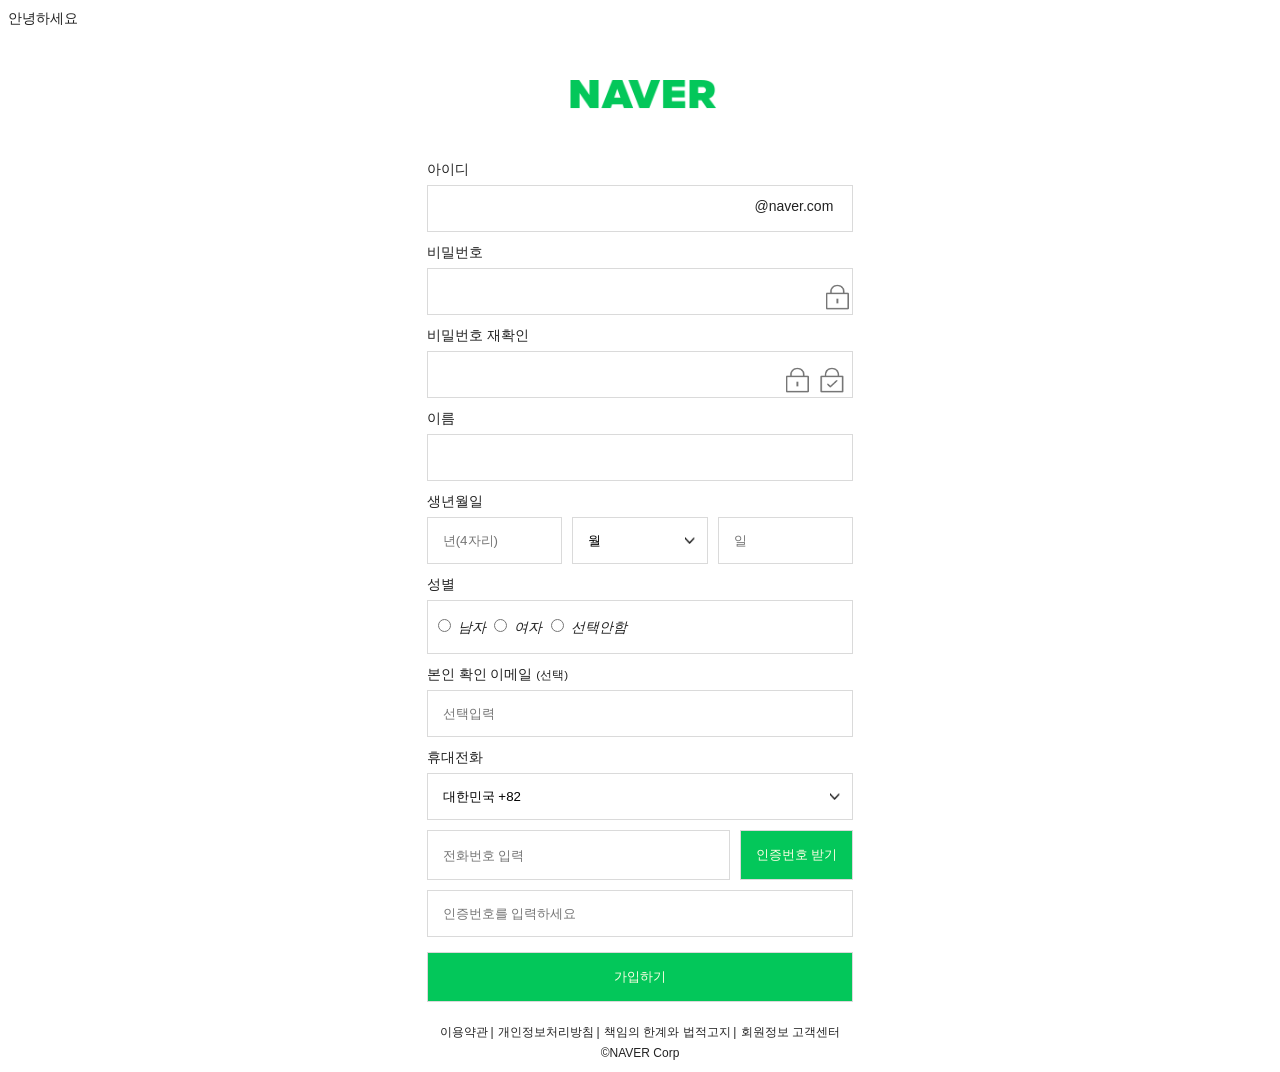
==== naver_join/naver_join.html @ a1dd29a1 "publishing 연습 프로젝트 최초 커밋" ====
<!DOCTYPE html>
<html lang="ko">

<head>
    <meta charset="UTF-8">
    <meta http-equiv="X-UA-Compatible" content="IE=edge">
    <meta name="viewport" content="width=device-width, initial-scale=1.0">
    <title>WebPage Prototype - 네이버 회원가입 폼</title>
    <link rel="icon" href="https://www.naver.com/favicon.ico">
    <style>
        @import url("naver_join.css");
    </style>
</head>

<body>
    <div class="myclass">
        <span class="myspan">안녕하세요</span>
    </div>
    
    <div class="wrap">
        <div class="member">
            <img src="images/m_logo_naver.png" alt="" class="logo">
            <div class="field float-text">
                <b>아이디</b>
                <input type="text">
                <span>@naver.com</span>
                
            </div>
            <div class="field pw">
                <b>비밀번호</b>
                <input class="pw" type="password">
            </div>
            <div class="field pw confirm">
                <b>비밀번호 재확인</b>
                <input class="pw-confirm" type="password">
            </div>
            <div class="field">
                <b>이름</b>
                <input type="text">
            </div>
            <div class="field birth">
                <b>생년월일</b>
                <div>
                    <input type="number" name="" id="" placeholder="년(4자리)">
                    <select name="" id="">
                        <option value="">월</option>
                    </select>
                    <input type="number" placeholder="일">
                </div>
            </div>
            <div class="field gender">
                <b>성별</b>
                <div>
                    <label>
                        <input type="radio" name="gender" id="">
                        <em>남자</em>
                    </label>
                    <label>
                        <input type="radio" name="gender" id="">
                        <em>여자</em>
                    </label>
                    <label>
                        <input type="radio" name="gender" id="">
                        <em>선택안함</em>
                    </label>
                </div>
            </div>
            <div class="field">
                <b>본인 확인 이메일 <small>(선택)</small></b>
                <input type="email" name="" id="" placeholder="선택입력">
            </div>
            <div class="field tel-number">
                <b>휴대전화</b>
                <select name="" id="">
                    <option value="">대한민국 +82</option>
                </select>
                <div>
                    <input type="tel" placeholder="전화번호 입력">
                    <input type="button" value="인증번호 받기">
                </div>
                <input type="number" placeholder="인증번호를 입력하세요">
            </div>
            <input type="submit" value="가입하기">
            <div class="member-footer">
                <div>
                    <a href="#none">이용약관</a>
                    <a href="#none">개인정보처리방침</a>
                    <a href="#none">책임의 한계와 법적고지</a>
                    <a href="#none">회원정보 고객센터</a>
                </div>
                <span>©<a href="#none">NAVER Corp</a></span>
            </div>
        </div>
    </div>
</body>

</html>
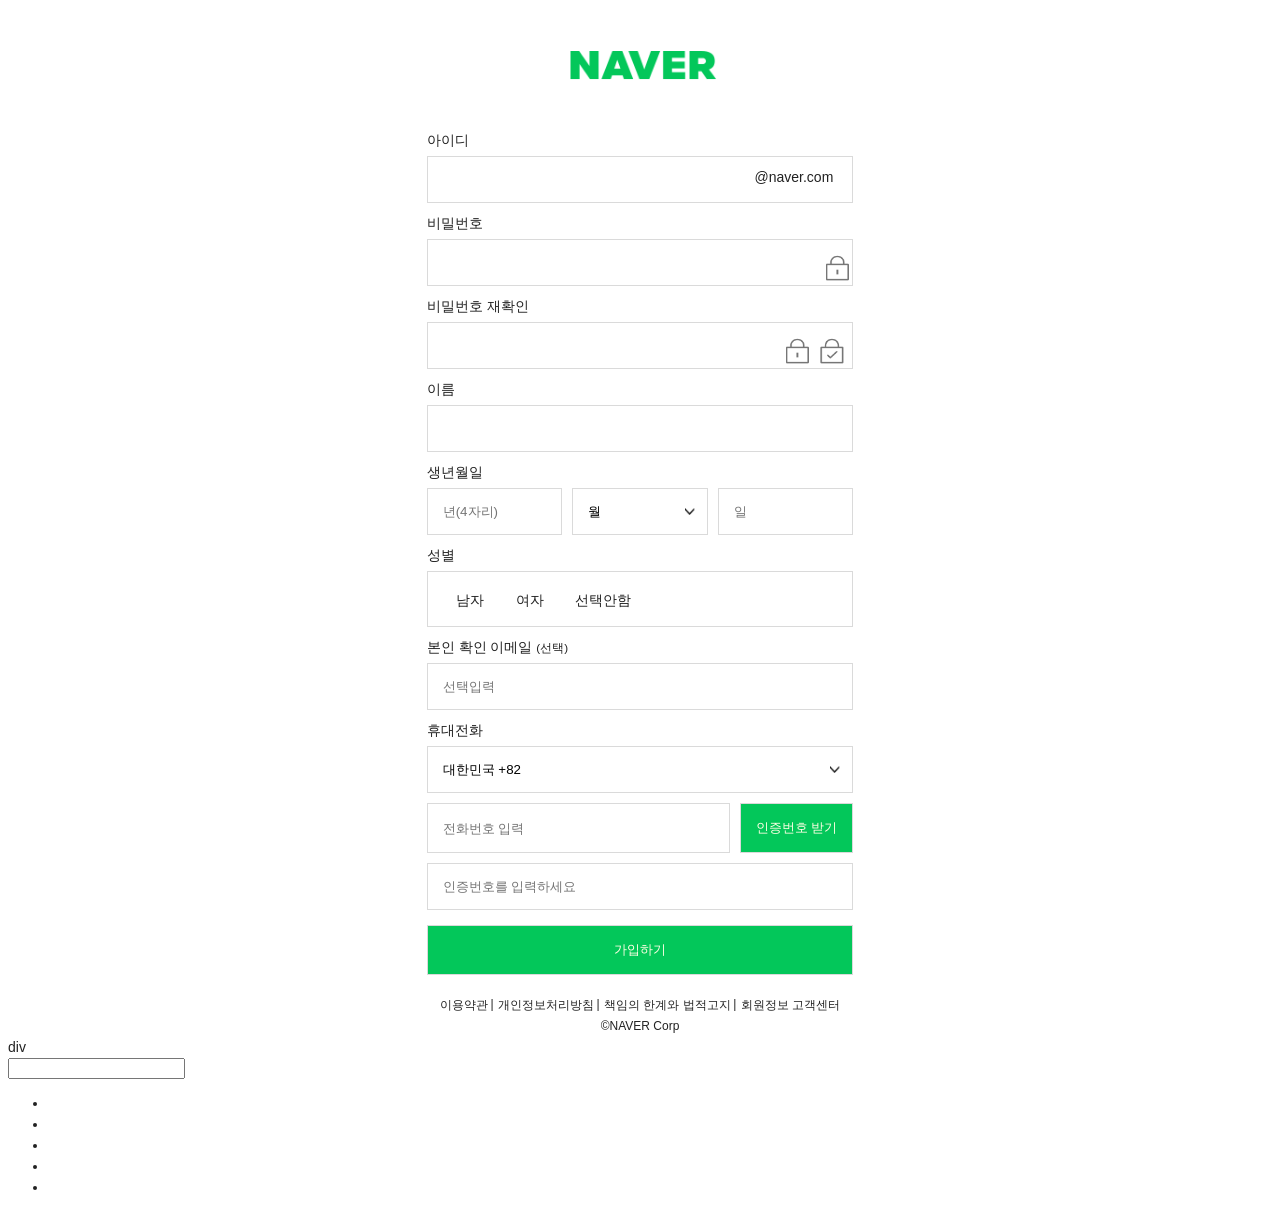
==== commit 102db251: "video 예제 화면 커밋" ====
--- a/naver_join/naver_join.html
+++ b/naver_join/naver_join.html
@@ -13,10 +13,6 @@
 </head>
 
 <body>
-    <div class="myclass">
-        <span class="myspan">안녕하세요</span>
-    </div>
-    
     <div class="wrap">
         <div class="member">
             <img src="images/m_logo_naver.png" alt="" class="logo">
@@ -53,15 +49,15 @@
                 <div>
                     <label>
                         <input type="radio" name="gender" id="">
-                        <em>남자</em>
+                        <em></em>남자
                     </label>
                     <label>
                         <input type="radio" name="gender" id="">
-                        <em>여자</em>
+                        <em></em>여자
                     </label>
                     <label>
                         <input type="radio" name="gender" id="">
-                        <em>선택안함</em>
+                        <em></em>선택안함
                     </label>
                 </div>
             </div>
@@ -91,6 +87,18 @@
                 <span>©<a href="#none">NAVER Corp</a></span>
             </div>
         </div>
+        div
+    </div>
+
+    <div>
+        <input type="text">
+        <ul>
+            <li></li>
+            <li></li>
+            <li></li>
+            <li></li>
+            <li></li>
+        </ul>
     </div>
 </body>
 
